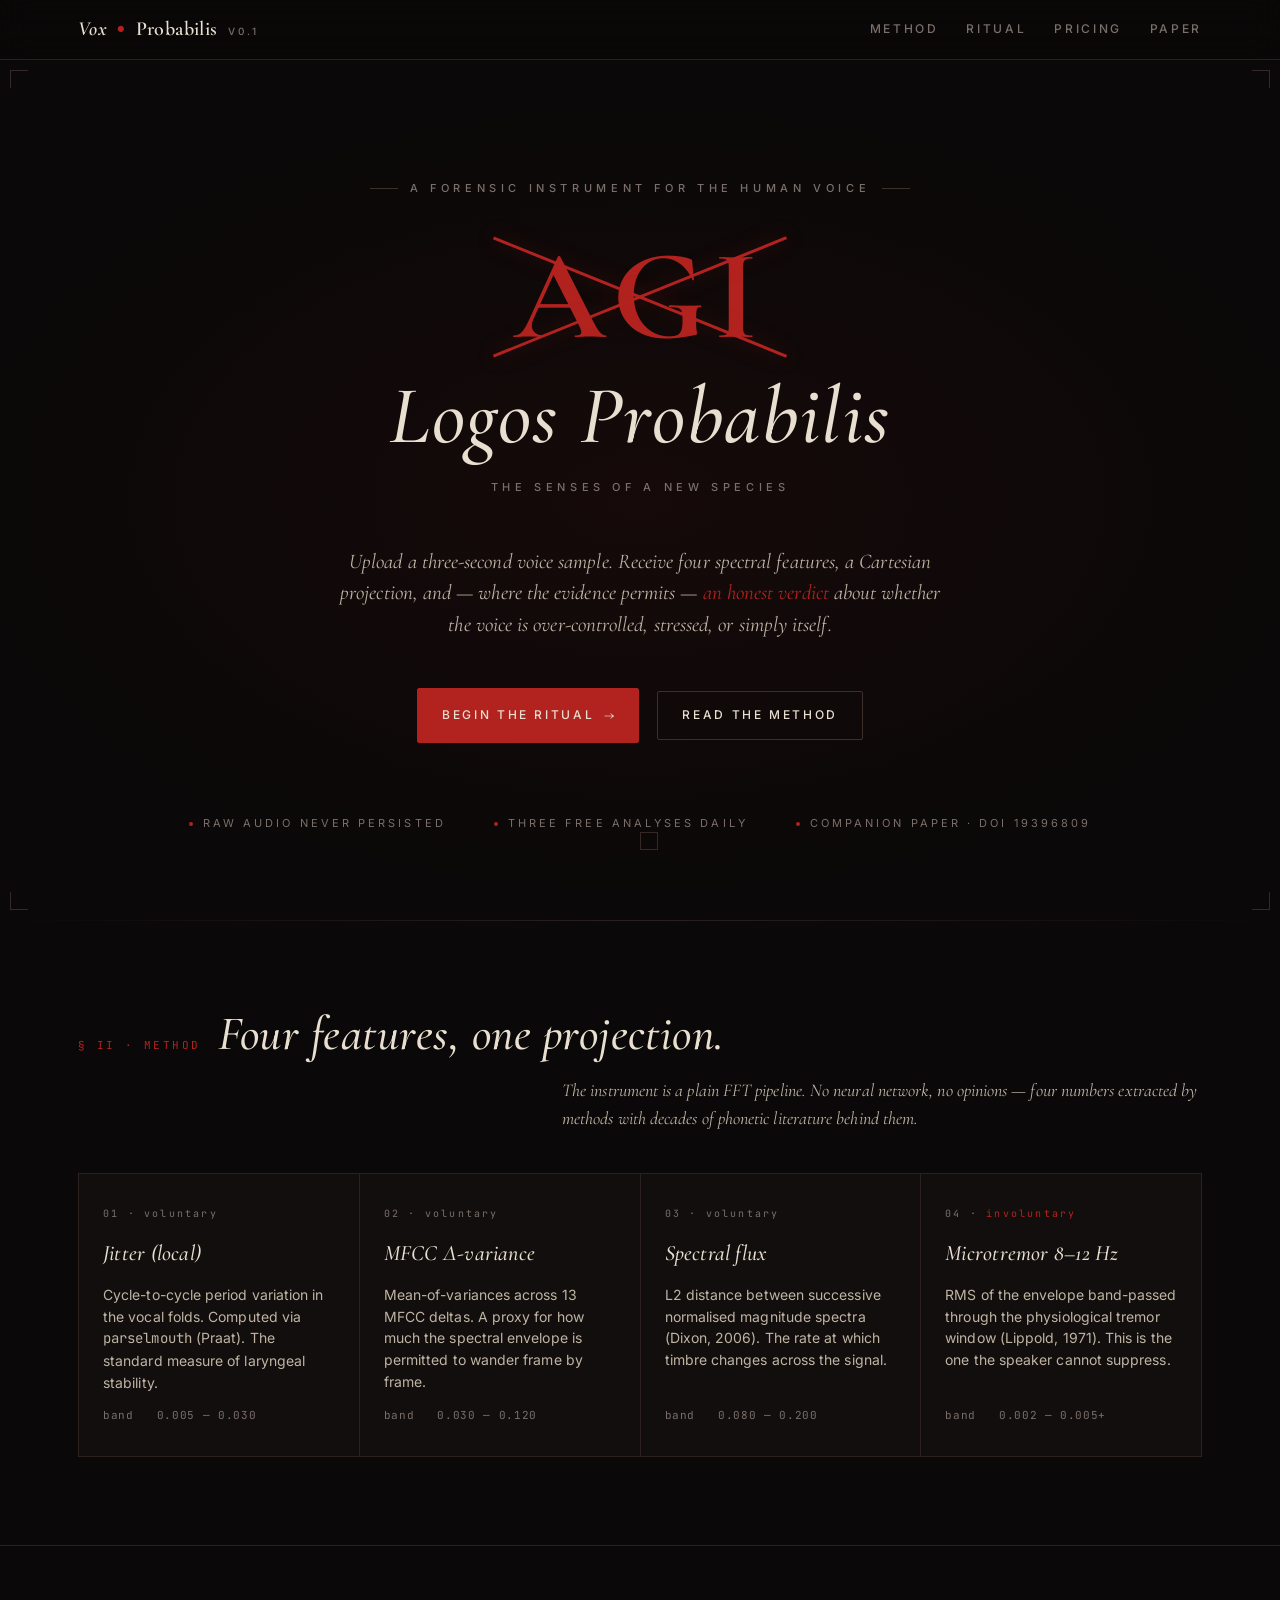
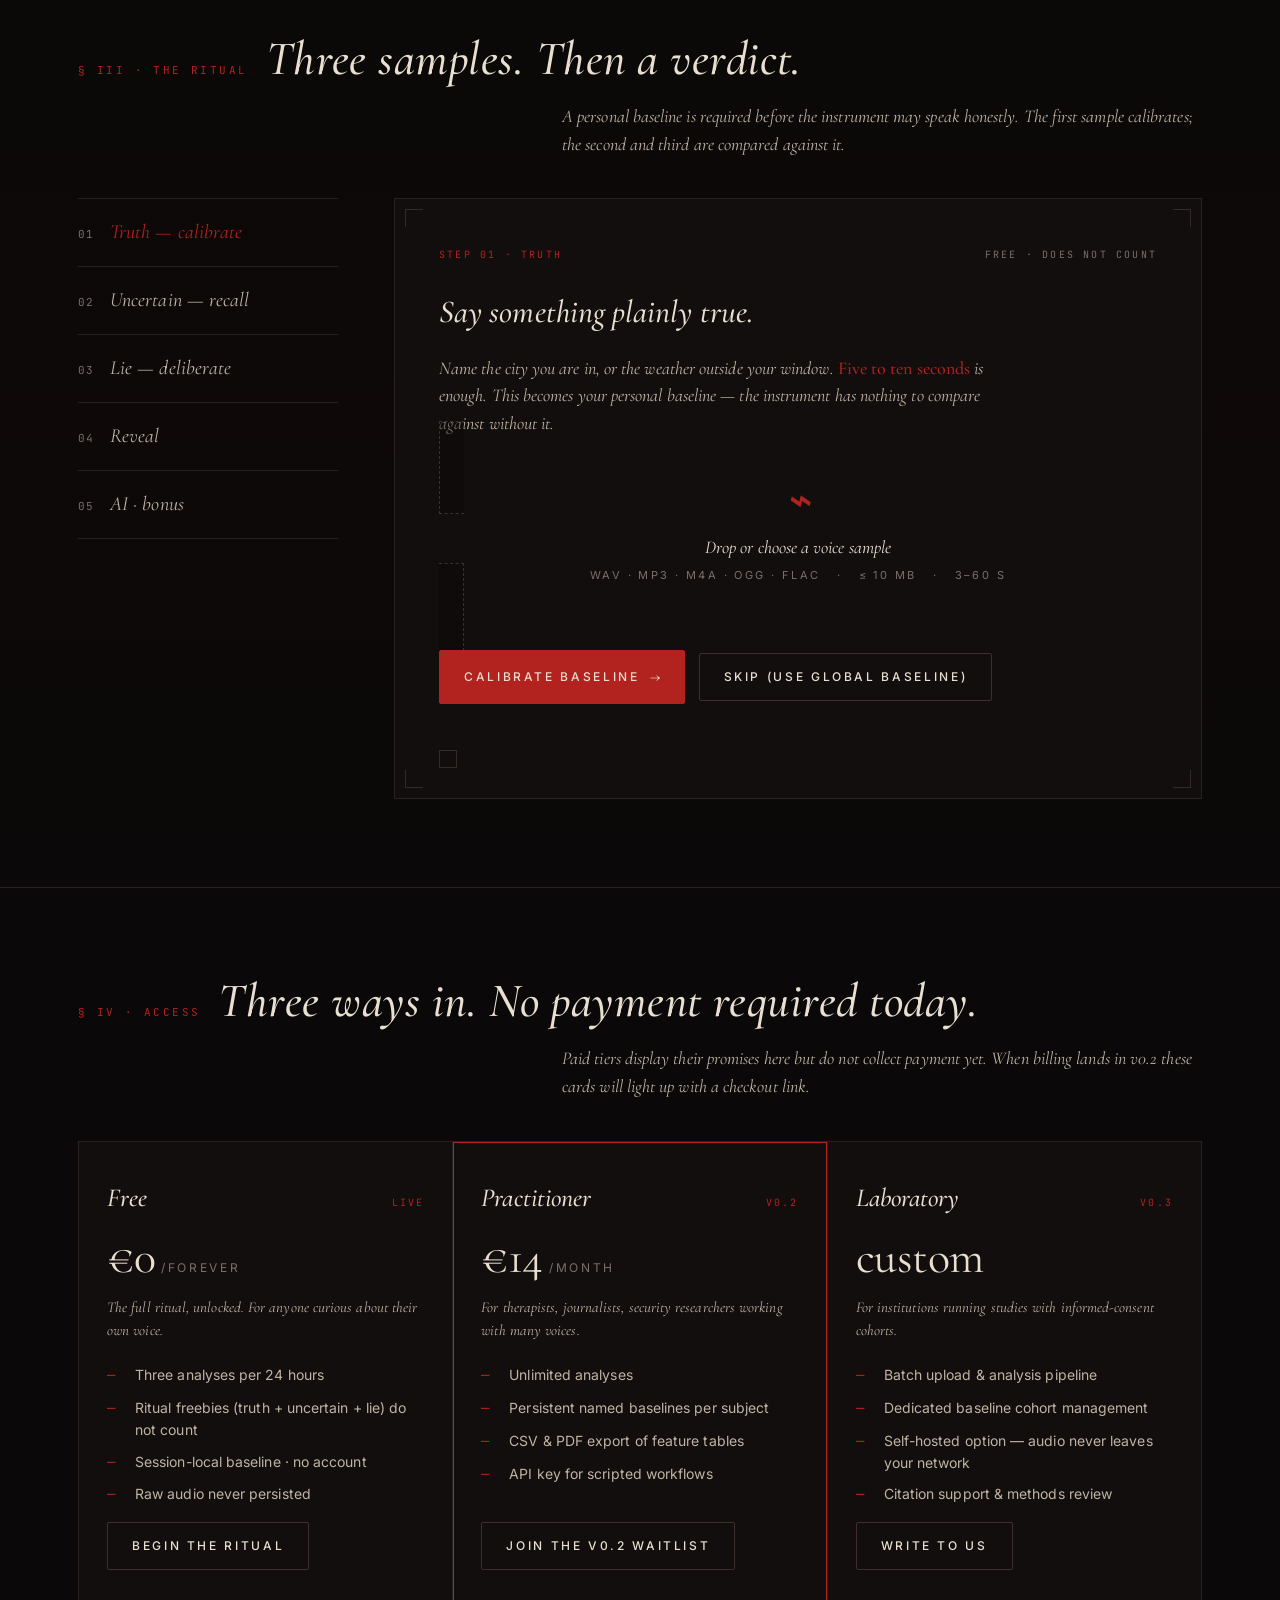
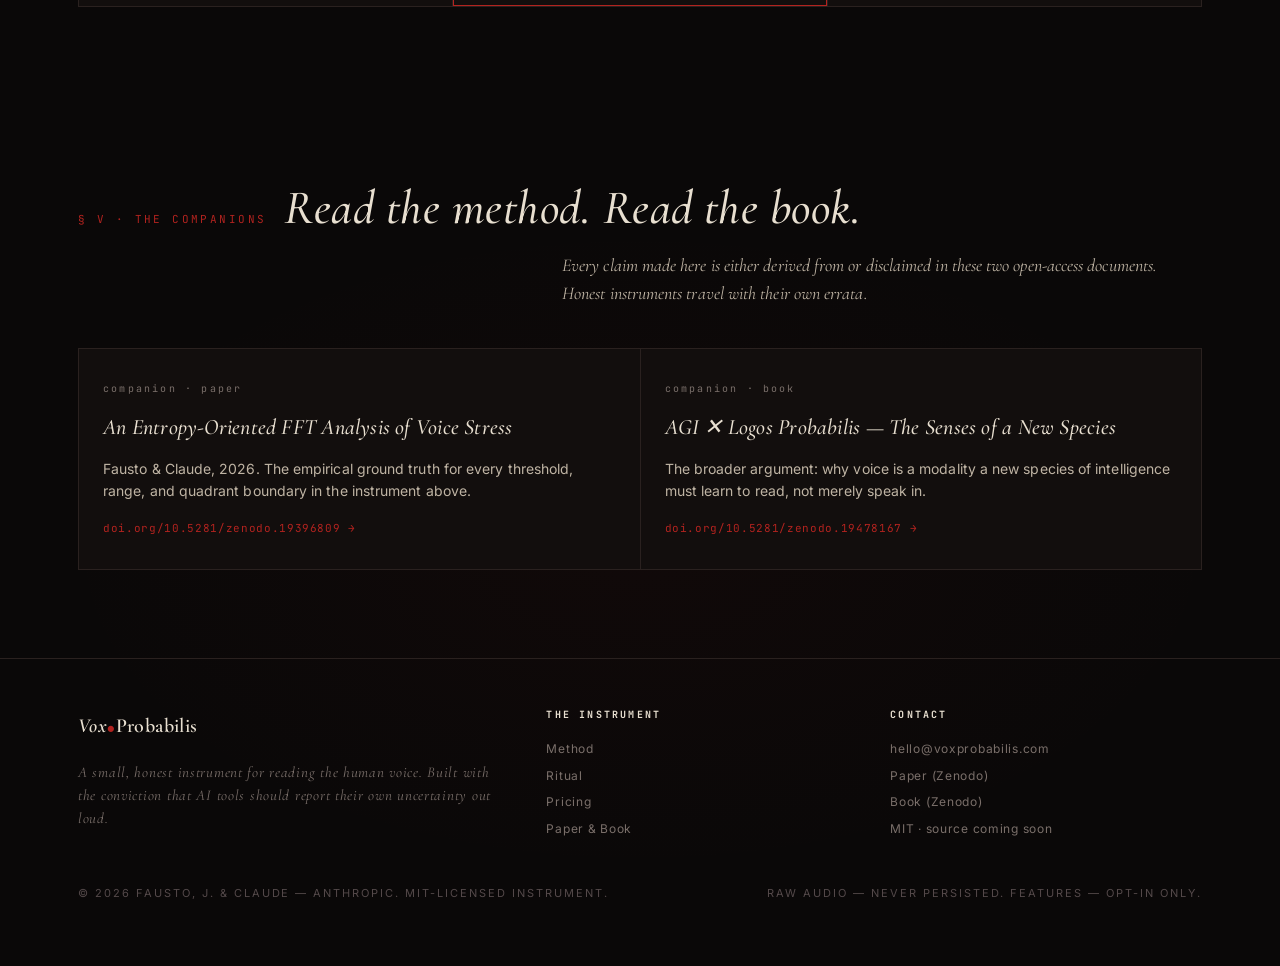
==== landing_page/index.html @ 2ae1f649 "feat(landing): build Vox Probabilis landing page with ritual flow Single-file HTML landing page matc" ====
<!doctype html>
<html lang="en">
<head>
<meta charset="utf-8" />
<meta name="viewport" content="width=device-width, initial-scale=1, viewport-fit=cover" />
<title>Vox Probabilis — A voice-stress forensic instrument</title>
<meta name="description" content="An entropy-oriented FFT analysis of the human voice. Upload a sample, receive four spectral features, a Cartesian projection, and an honest confidence verdict." />
<meta name="theme-color" content="#0A0808" />

<link rel="preconnect" href="https://fonts.googleapis.com" />
<link rel="preconnect" href="https://fonts.gstatic.com" crossorigin />
<link href="https://fonts.googleapis.com/css2?family=Cormorant+Garamond:ital,wght@0,400;0,500;0,600;0,700;1,400;1,500&family=Inter:wght@300;400;500;600&family=JetBrains+Mono:wght@300;400;500&display=swap" rel="stylesheet" />

<style>
  /* ------------------------------------------------------------
     PALETTE — extracted from the AGI ✕ LOGOS PROBABILIS cover.
     ------------------------------------------------------------ */
  :root {
    --ink:        #0A0808;   /* near-black, warm */
    --ink-2:      #120E0D;   /* card surface */
    --ink-3:      #1B1413;   /* raised surface */
    --line:       #2A211F;   /* hairline borders */
    --line-2:     #3C2F2C;   /* hover / active borders */

    --bone:       #E8DFD0;   /* primary serif text */
    --bone-dim:   #BFB4A4;
    --muted:      #7A6F6A;   /* subtitle / meta */
    --muted-2:    #54494A;   /* footnote */

    --crimson:    #B2231F;   /* cover red, primary accent */
    --crimson-2:  #7A1613;   /* deeper shadow */
    --crimson-3:  rgba(178, 35, 31, 0.18);

    --good:       #7A8F5A;   /* olive — natural / calm */
    --warn:       #C18A3B;   /* amber — medium confidence */
    --bad:        #B2231F;   /* crimson — the deception signature */

    --serif:      'Cormorant Garamond', 'EB Garamond', Georgia, serif;
    --sans:       'Inter', system-ui, -apple-system, Segoe UI, Helvetica, Arial, sans-serif;
    --mono:       'JetBrains Mono', ui-monospace, Menlo, Consolas, monospace;

    --radius:     2px;
    --max:        1180px;
  }

  /* ------------------------------------------------------------ base */
  *, *::before, *::after { box-sizing: border-box; }
  html { -webkit-text-size-adjust: 100%; }
  html, body { margin: 0; padding: 0; }
  body {
    background:
      radial-gradient(1200px 700px at 50% 12%, rgba(178, 35, 31, 0.07), transparent 60%),
      radial-gradient(900px 500px at 50% 90%, rgba(178, 35, 31, 0.04), transparent 65%),
      var(--ink);
    color: var(--bone);
    font-family: var(--sans);
    font-size: 15px;
    line-height: 1.55;
    font-weight: 400;
    letter-spacing: 0.005em;
    min-height: 100vh;
    overflow-x: hidden;
  }
  img, svg { display: block; max-width: 100%; }
  a { color: inherit; text-decoration: none; }
  a:hover { color: var(--bone); }
  button { font: inherit; color: inherit; background: none; border: 0; cursor: pointer; }
  ::selection { background: var(--crimson); color: var(--bone); }

  /* ------------------------------------------------------------ layout */
  .wrap { max-width: var(--max); margin: 0 auto; padding: 0 28px; }
  .rule {
    height: 1px;
    background: linear-gradient(to right, transparent, var(--line), transparent);
    margin: 0;
    border: 0;
  }

  /* Corner tick brackets — echoes the book cover frame */
  .framed { position: relative; }
  .framed::before,
  .framed::after,
  .framed > .fr-tr,
  .framed > .fr-bl,
  .framed > .fr-br {
    content: '';
    position: absolute;
    width: 18px;
    height: 18px;
    border: 1px solid var(--line-2);
    pointer-events: none;
    opacity: 0.85;
  }
  .framed::before { top: 10px; left: 10px;    border-right: 0; border-bottom: 0; }
  .framed > .fr-tr { top: 10px; right: 10px;  border-left: 0;  border-bottom: 0; }
  .framed > .fr-bl { bottom: 10px; left: 10px; border-right: 0; border-top: 0; }
  .framed > .fr-br { bottom: 10px; right: 10px; border-left: 0; border-top: 0; }

  /* ------------------------------------------------------------ nav */
  .nav {
    position: sticky; top: 0; z-index: 10;
    backdrop-filter: blur(16px);
    -webkit-backdrop-filter: blur(16px);
    background: rgba(10, 8, 8, 0.72);
    border-bottom: 1px solid var(--line);
  }
  .nav-inner {
    display: flex; align-items: center; justify-content: space-between;
    padding: 14px 28px; max-width: var(--max); margin: 0 auto;
  }
  .brand {
    display: inline-flex; align-items: baseline; gap: 10px;
    font-family: var(--serif); font-weight: 600;
    font-size: 20px; letter-spacing: 0.02em;
    color: var(--bone);
  }
  .brand .brand-vox { font-style: italic; }
  .brand .brand-dot { color: var(--crimson); font-size: 10px; transform: translateY(-3px); }
  .brand .brand-tag {
    font-family: var(--sans);
    font-size: 10px; letter-spacing: 0.32em; text-transform: uppercase;
    color: var(--muted); font-weight: 500;
  }
  .nav-links {
    display: flex; gap: 28px;
    font-size: 12px; letter-spacing: 0.22em; text-transform: uppercase;
    color: var(--muted); font-weight: 500;
  }
  .nav-links a:hover { color: var(--bone); }
  @media (max-width: 720px) { .nav-links { display: none; } }

  /* ------------------------------------------------------------ hero */
  .hero {
    position: relative;
    padding: 120px 0 88px;
    text-align: center;
    overflow: hidden;
  }
  .hero-eyebrow {
    font-size: 11px; letter-spacing: 0.42em; text-transform: uppercase;
    color: var(--muted); font-weight: 500;
    display: flex; justify-content: center; align-items: center; gap: 12px;
    margin-bottom: 36px;
  }
  .hero-eyebrow::before, .hero-eyebrow::after {
    content: ''; width: 28px; height: 1px; background: var(--line-2);
  }

  /* The crossed-out "AGI" — lifted directly from the cover */
  .lockup {
    display: inline-flex; flex-direction: column; align-items: center;
    gap: 14px; margin-bottom: 22px;
  }
  .lockup-cross {
    position: relative;
    font-family: var(--serif); font-weight: 700;
    font-size: clamp(64px, 12vw, 128px);
    letter-spacing: 0.06em;
    color: var(--crimson);
    line-height: 1;
    padding: 0 0.12em;
  }
  .lockup-cross::before, .lockup-cross::after {
    content: '';
    position: absolute;
    top: 50%; left: -6%;
    width: 112%; height: 3px;
    background: var(--crimson);
    transform-origin: center;
    box-shadow: 0 0 20px rgba(178, 35, 31, 0.35);
  }
  .lockup-cross::before { transform: translateY(-50%) rotate(22deg); }
  .lockup-cross::after  { transform: translateY(-50%) rotate(-22deg); }

  .lockup-title {
    font-family: var(--serif); font-style: italic; font-weight: 500;
    font-size: clamp(42px, 7vw, 82px);
    letter-spacing: 0.02em;
    color: var(--bone);
    line-height: 1.02;
  }
  .lockup-subtitle {
    font-family: var(--sans); font-weight: 500;
    font-size: 11px; letter-spacing: 0.42em; text-transform: uppercase;
    color: var(--muted);
    margin-top: 6px;
  }

  .hero-lede {
    max-width: 620px; margin: 28px auto 0;
    font-family: var(--serif); font-size: 21px; line-height: 1.5;
    color: var(--bone-dim); font-weight: 400;
    font-style: italic;
  }
  .hero-lede em { color: var(--crimson); font-style: italic; }

  .hero-cta {
    margin-top: 48px;
    display: inline-flex; align-items: center; gap: 18px;
    flex-wrap: wrap; justify-content: center;
  }
  .btn {
    display: inline-flex; align-items: center; gap: 10px;
    padding: 14px 24px;
    font-family: var(--sans); font-weight: 500;
    font-size: 12px; letter-spacing: 0.22em; text-transform: uppercase;
    border: 1px solid var(--line-2);
    background: var(--ink-2);
    color: var(--bone);
    transition: border-color 160ms ease, background 160ms ease, transform 160ms ease;
    border-radius: var(--radius);
  }
  .btn:hover { border-color: var(--crimson); background: var(--ink-3); }
  .btn:active { transform: translateY(1px); }
  .btn-primary {
    background: var(--crimson); border-color: var(--crimson); color: var(--bone);
  }
  .btn-primary:hover { background: var(--crimson-2); border-color: var(--crimson-2); }
  .btn-ghost { background: transparent; }
  .btn-arrow { font-family: var(--serif); font-size: 16px; letter-spacing: 0; }

  .hero-meta {
    margin-top: 72px;
    display: flex; gap: 48px; justify-content: center; flex-wrap: wrap;
    font-size: 11px; letter-spacing: 0.28em; text-transform: uppercase;
    color: var(--muted);
  }
  .hero-meta span { display: inline-flex; align-items: center; gap: 10px; }
  .hero-meta span::before {
    content: ''; width: 4px; height: 4px; background: var(--crimson); border-radius: 50%;
  }

  /* ------------------------------------------------------------ sections */
  section { padding: 88px 0; position: relative; }
  .section-head {
    display: flex; align-items: baseline; gap: 18px;
    margin-bottom: 40px; flex-wrap: wrap;
  }
  .section-kicker {
    font-family: var(--mono); font-size: 11px; letter-spacing: 0.22em;
    color: var(--crimson); text-transform: uppercase; font-weight: 400;
  }
  .section-title {
    font-family: var(--serif); font-weight: 500; font-style: italic;
    font-size: clamp(32px, 4.5vw, 48px);
    letter-spacing: 0.01em; line-height: 1.05;
    color: var(--bone);
    margin: 0;
  }
  .section-lede {
    max-width: 640px;
    font-family: var(--serif); font-size: 18px; line-height: 1.55;
    color: var(--bone-dim); font-style: italic;
    margin: 0 0 0 auto;
  }
  @media (max-width: 820px) { .section-lede { margin: 8px 0 0; } }

  /* ------------------------------------------------------------ method / features */
  .feature-grid {
    display: grid; grid-template-columns: repeat(4, 1fr); gap: 1px;
    background: var(--line);
    border: 1px solid var(--line);
  }
  .feature-cell {
    background: var(--ink-2);
    padding: 32px 24px;
    min-height: 220px;
    display: flex; flex-direction: column; gap: 14px;
  }
  .feature-cell .idx {
    font-family: var(--mono); font-size: 10px; letter-spacing: 0.22em;
    color: var(--muted);
  }
  .feature-cell h3 {
    font-family: var(--serif); font-weight: 500; font-style: italic;
    font-size: 22px; color: var(--bone); margin: 0;
    letter-spacing: 0.01em;
  }
  .feature-cell p {
    margin: 0; color: var(--bone-dim); font-size: 14px; line-height: 1.55;
  }
  .feature-cell .band {
    margin-top: auto;
    font-family: var(--mono); font-size: 11px; letter-spacing: 0.06em;
    color: var(--muted);
  }
  @media (max-width: 900px) { .feature-grid { grid-template-columns: repeat(2, 1fr); } }
  @media (max-width: 520px) { .feature-grid { grid-template-columns: 1fr; } }

  /* ------------------------------------------------------------ the ritual */
  .ritual {
    background:
      linear-gradient(to bottom, transparent, rgba(178, 35, 31, 0.025), transparent),
      var(--ink);
    border-top: 1px solid var(--line);
    border-bottom: 1px solid var(--line);
  }
  .ritual-grid {
    display: grid; grid-template-columns: 260px 1fr; gap: 56px;
  }
  @media (max-width: 900px) { .ritual-grid { grid-template-columns: 1fr; gap: 32px; } }

  .ritual-rail { position: sticky; top: 88px; align-self: start; }
  .rail-step {
    display: grid; grid-template-columns: 32px 1fr; align-items: baseline;
    padding: 18px 0;
    border-top: 1px solid var(--line);
    cursor: pointer;
    transition: color 160ms ease;
  }
  .rail-step:last-child { border-bottom: 1px solid var(--line); }
  .rail-step .n {
    font-family: var(--mono); font-size: 11px; letter-spacing: 0.1em;
    color: var(--muted);
  }
  .rail-step .t {
    font-family: var(--serif); font-style: italic; font-size: 20px;
    color: var(--bone-dim);
  }
  .rail-step.is-active .t { color: var(--crimson); }
  .rail-step.is-done .n { color: var(--crimson); }
  .rail-step.is-done .n::before { content: '✓ '; color: var(--crimson); }

  .ritual-stage {
    position: relative;
    background: var(--ink-2);
    border: 1px solid var(--line);
    min-height: 520px;
    padding: 48px 44px;
  }
  @media (max-width: 640px) { .ritual-stage { padding: 32px 24px; } }

  .stage { display: none; }
  .stage.is-active { display: block; }

  .stage-head {
    display: flex; align-items: baseline; justify-content: space-between;
    gap: 16px; flex-wrap: wrap; margin-bottom: 24px;
  }
  .stage-kicker {
    font-family: var(--mono); font-size: 10px; letter-spacing: 0.22em;
    color: var(--crimson); text-transform: uppercase;
  }
  .stage-title {
    font-family: var(--serif); font-weight: 500; font-style: italic;
    font-size: 32px; margin: 0; color: var(--bone);
  }
  .stage-prompt {
    font-family: var(--serif); font-size: 18px; line-height: 1.55;
    color: var(--bone-dim); font-style: italic;
    max-width: 560px;
  }
  .stage-prompt strong { color: var(--crimson); font-style: normal; font-weight: 500; }

  /* Upload dropzone */
  .drop {
    margin-top: 28px;
    border: 1px dashed var(--line-2);
    padding: 36px 24px;
    text-align: center;
    transition: border-color 160ms ease, background 160ms ease;
    cursor: pointer;
    background: rgba(10, 8, 8, 0.4);
  }
  .drop:hover, .drop.is-drag { border-color: var(--crimson); background: rgba(178, 35, 31, 0.04); }
  .drop-icon {
    font-family: var(--serif); font-style: italic; font-size: 42px;
    color: var(--crimson); line-height: 1;
  }
  .drop-text {
    margin-top: 12px;
    font-family: var(--serif); font-size: 18px; font-style: italic; color: var(--bone);
  }
  .drop-hint {
    margin-top: 6px;
    font-size: 11px; letter-spacing: 0.22em; text-transform: uppercase; color: var(--muted);
  }
  .drop input[type="file"] { display: none; }
  .drop-file {
    margin-top: 14px;
    font-family: var(--mono); font-size: 12px; color: var(--bone-dim);
  }

  .stage-actions {
    margin-top: 28px;
    display: flex; align-items: center; gap: 14px; flex-wrap: wrap;
  }

  .stage-status {
    margin-top: 24px;
    min-height: 22px;
    font-family: var(--mono); font-size: 12px; letter-spacing: 0.1em;
    color: var(--muted);
  }
  .stage-status.is-err { color: var(--crimson); }
  .stage-status.is-ok  { color: var(--good); }

  /* Baseline readout */
  .baseline-panel {
    margin-top: 24px;
    padding: 20px 22px;
    border: 1px solid var(--line);
    background: var(--ink-3);
    display: none;
  }
  .baseline-panel.is-open { display: block; }
  .baseline-panel h4 {
    font-family: var(--mono); font-size: 10px; letter-spacing: 0.22em;
    color: var(--crimson); text-transform: uppercase;
    margin: 0 0 12px;
  }
  .baseline-row {
    display: flex; justify-content: space-between; align-items: baseline;
    padding: 6px 0;
    font-family: var(--mono); font-size: 13px;
    border-bottom: 1px dotted var(--line);
  }
  .baseline-row:last-child { border-bottom: 0; }
  .baseline-row .k { color: var(--muted); }
  .baseline-row .v { color: var(--bone); }

  /* ------------------------------------------------------------ reveal */
  .reveal-grid {
    display: grid; grid-template-columns: 1.1fr 1fr; gap: 48px;
    align-items: start;
  }
  @media (max-width: 900px) { .reveal-grid { grid-template-columns: 1fr; gap: 32px; } }

  .quadrant-wrap {
    position: relative;
    padding: 28px;
    background: var(--ink);
    border: 1px solid var(--line);
  }
  .quadrant-head {
    display: flex; justify-content: space-between; align-items: baseline;
    margin-bottom: 16px;
    font-family: var(--mono); font-size: 10px; letter-spacing: 0.22em;
    color: var(--muted); text-transform: uppercase;
  }
  .quadrant-head .q-label { color: var(--crimson); }
  .quadrant-svg { width: 100%; height: auto; display: block; }

  .quadrant-legend {
    margin-top: 16px;
    display: grid; grid-template-columns: 1fr 1fr; gap: 8px 20px;
    font-size: 11px; letter-spacing: 0.14em; text-transform: uppercase;
    color: var(--muted);
  }
  .quadrant-legend .danger { color: var(--crimson); }

  .reveal-side { display: flex; flex-direction: column; gap: 20px; }

  .verdict {
    padding: 24px;
    background: var(--ink-2);
    border: 1px solid var(--line);
    border-left: 2px solid var(--crimson);
    position: relative;
  }
  .verdict .kicker {
    font-family: var(--mono); font-size: 10px; letter-spacing: 0.22em;
    color: var(--crimson); text-transform: uppercase;
  }
  .verdict .name {
    font-family: var(--serif); font-style: italic; font-size: 32px;
    color: var(--bone); margin: 8px 0 8px;
  }
  .verdict .tag {
    font-family: var(--mono); font-size: 11px; letter-spacing: 0.12em;
    color: var(--bone-dim);
  }
  .confidence {
    margin-top: 18px;
    display: flex; align-items: center; gap: 10px;
    font-family: var(--mono); font-size: 11px; letter-spacing: 0.18em;
    text-transform: uppercase;
  }
  .conf-dot { width: 8px; height: 8px; border-radius: 50%; background: var(--muted); }
  .conf-high .conf-dot { background: var(--good); }
  .conf-medium .conf-dot { background: var(--warn); }
  .conf-low .conf-dot { background: var(--crimson); }
  .conf-unreliable .conf-dot { background: var(--muted); }

  .readout {
    padding: 20px 22px;
    background: var(--ink-2);
    border: 1px solid var(--line);
  }
  .readout h4 {
    font-family: var(--mono); font-size: 10px; letter-spacing: 0.22em;
    color: var(--muted); text-transform: uppercase;
    margin: 0 0 14px;
  }
  .readout-row {
    display: grid; grid-template-columns: 1fr auto auto;
    gap: 16px; align-items: baseline;
    padding: 10px 0;
    border-bottom: 1px dotted var(--line);
  }
  .readout-row:last-child { border-bottom: 0; }
  .readout-row .rk { font-family: var(--serif); font-style: italic; color: var(--bone); font-size: 15px; }
  .readout-row .rv { font-family: var(--mono); font-size: 13px; color: var(--bone-dim); font-variant-numeric: tabular-nums; }
  .readout-row .rd { font-family: var(--mono); font-size: 12px; font-variant-numeric: tabular-nums; }
  .rd-up   { color: var(--crimson); }
  .rd-dn   { color: var(--good); }
  .rd-zero { color: var(--muted); }

  .method-note {
    padding: 18px 20px;
    border: 1px solid var(--line);
    background: rgba(178, 35, 31, 0.035);
    font-family: var(--serif); font-style: italic; font-size: 14px; line-height: 1.6;
    color: var(--bone-dim);
  }
  .method-note::before {
    content: '§ methodology';
    display: block;
    font-family: var(--mono); font-style: normal;
    font-size: 10px; letter-spacing: 0.22em; text-transform: uppercase;
    color: var(--crimson); margin-bottom: 8px;
  }

  /* ------------------------------------------------------------ pricing */
  .pricing-grid {
    display: grid; grid-template-columns: repeat(3, 1fr); gap: 1px;
    background: var(--line);
    border: 1px solid var(--line);
  }
  @media (max-width: 900px) { .pricing-grid { grid-template-columns: 1fr; } }

  .tier {
    background: var(--ink-2);
    padding: 36px 28px;
    display: flex; flex-direction: column; gap: 16px;
    min-height: 460px;
  }
  .tier-head {
    display: flex; justify-content: space-between; align-items: baseline;
  }
  .tier-name {
    font-family: var(--serif); font-style: italic; font-weight: 500;
    font-size: 26px; color: var(--bone); margin: 0;
  }
  .tier-badge {
    font-family: var(--mono); font-size: 10px; letter-spacing: 0.22em;
    text-transform: uppercase; color: var(--crimson);
  }
  .tier-price {
    font-family: var(--serif); font-size: 46px; line-height: 1;
    color: var(--bone); letter-spacing: -0.01em;
  }
  .tier-price .per {
    font-family: var(--sans); font-size: 12px; letter-spacing: 0.22em;
    text-transform: uppercase; color: var(--muted); margin-left: 6px;
  }
  .tier-lede {
    font-family: var(--serif); font-style: italic; font-size: 15px;
    color: var(--bone-dim); margin: 0;
  }
  .tier-list {
    list-style: none; padding: 0; margin: 6px 0 0;
    display: flex; flex-direction: column; gap: 10px;
  }
  .tier-list li {
    display: grid; grid-template-columns: 18px 1fr; gap: 10px;
    align-items: baseline;
    font-size: 14px; color: var(--bone-dim);
  }
  .tier-list li::before {
    content: '—'; color: var(--crimson); font-family: var(--mono);
  }
  .tier-cta { margin-top: auto; }
  .tier-highlight { position: relative; }
  .tier-highlight::before {
    content: '';
    position: absolute; inset: 0;
    border: 1px solid var(--crimson);
    pointer-events: none;
  }

  /* ------------------------------------------------------------ footer */
  .foot {
    border-top: 1px solid var(--line);
    padding: 48px 0 64px;
    font-size: 12px; letter-spacing: 0.06em; color: var(--muted);
  }
  .foot-grid {
    display: grid; grid-template-columns: 1.4fr 1fr 1fr; gap: 32px;
  }
  @media (max-width: 720px) { .foot-grid { grid-template-columns: 1fr; } }
  .foot h5 {
    font-family: var(--mono); font-size: 10px; letter-spacing: 0.22em;
    color: var(--bone); text-transform: uppercase;
    margin: 0 0 14px;
  }
  .foot a { display: block; padding: 4px 0; }
  .foot-small {
    margin-top: 40px;
    display: flex; justify-content: space-between; flex-wrap: wrap; gap: 12px;
    font-size: 11px; letter-spacing: 0.18em; text-transform: uppercase;
    color: var(--muted-2);
  }

  /* ------------------------------------------------------------ utilities */
  .mono { font-family: var(--mono); }
  .serif { font-family: var(--serif); }
  .hide { display: none !important; }
</style>
</head>

<body>

<!-- ============================================================ NAV -->
<nav class="nav" aria-label="Primary">
  <div class="nav-inner">
    <a class="brand" href="#top" aria-label="Vox Probabilis home">
      <span class="brand-vox">Vox</span><span class="brand-dot">●</span><span>Probabilis</span>
      <span class="brand-tag">v0.1</span>
    </a>
    <div class="nav-links" role="navigation">
      <a href="#method">Method</a>
      <a href="#ritual">Ritual</a>
      <a href="#pricing">Pricing</a>
      <a href="#paper">Paper</a>
    </div>
  </div>
</nav>

<main id="top">

  <!-- ========================================================== HERO -->
  <header class="hero framed">
    <span class="fr-tr"></span><span class="fr-bl"></span><span class="fr-br"></span>
    <div class="wrap">
      <div class="hero-eyebrow">A Forensic Instrument for the Human Voice</div>

      <div class="lockup">
        <div class="lockup-cross" aria-hidden="true">AGI</div>
        <div class="lockup-title">Logos Probabilis</div>
        <div class="lockup-subtitle">The Senses of a New Species</div>
      </div>

      <p class="hero-lede">
        Upload a three-second voice sample. Receive four spectral features, a
        Cartesian projection, and — where the evidence permits — <em>an honest verdict</em>
        about whether the voice is over-controlled, stressed, or simply itself.
      </p>

      <div class="hero-cta">
        <a class="btn btn-primary" href="#ritual">
          <span>Begin the Ritual</span><span class="btn-arrow">→</span>
        </a>
        <a class="btn btn-ghost" href="#method">Read the Method</a>
      </div>

      <div class="hero-meta">
        <span>Raw audio never persisted</span>
        <span>Three free analyses daily</span>
        <span>Companion paper · DOI 19396809</span>
      </div>
    </div>
  </header>

  <hr class="rule" />

  <!-- ========================================================== METHOD -->
  <section id="method">
    <div class="wrap">
      <div class="section-head">
        <span class="section-kicker">§ ii · method</span>
        <h2 class="section-title">Four features, one projection.</h2>
        <p class="section-lede">
          The instrument is a plain FFT pipeline. No neural network, no opinions &mdash;
          four numbers extracted by methods with decades of phonetic literature behind them.
        </p>
      </div>

      <div class="feature-grid">
        <article class="feature-cell">
          <span class="idx">01 · voluntary</span>
          <h3>Jitter <em>(local)</em></h3>
          <p>
            Cycle-to-cycle period variation in the vocal folds. Computed via
            <span class="mono">parselmouth</span> (Praat). The standard measure of
            laryngeal stability.
          </p>
          <div class="band">band &nbsp; 0.005 &mdash; 0.030</div>
        </article>

        <article class="feature-cell">
          <span class="idx">02 · voluntary</span>
          <h3>MFCC &Delta;-variance</h3>
          <p>
            Mean-of-variances across 13 MFCC deltas. A proxy for how much the
            spectral envelope is permitted to wander frame by frame.
          </p>
          <div class="band">band &nbsp; 0.030 &mdash; 0.120</div>
        </article>

        <article class="feature-cell">
          <span class="idx">03 · voluntary</span>
          <h3>Spectral flux</h3>
          <p>
            L2 distance between successive normalised magnitude spectra (Dixon, 2006).
            The rate at which timbre changes across the signal.
          </p>
          <div class="band">band &nbsp; 0.080 &mdash; 0.200</div>
        </article>

        <article class="feature-cell">
          <span class="idx">04 · <span style="color:var(--crimson)">involuntary</span></span>
          <h3>Micro&shy;tremor <em>8&ndash;12 Hz</em></h3>
          <p>
            RMS of the envelope band-passed through the physiological tremor window
            (Lippold, 1971). This is the one the speaker cannot suppress.
          </p>
          <div class="band">band &nbsp; 0.002 &mdash; 0.005+</div>
        </article>
      </div>
    </div>
  </section>

  <!-- ========================================================== RITUAL -->
  <section id="ritual" class="ritual">
    <div class="wrap">
      <div class="section-head">
        <span class="section-kicker">§ iii · the ritual</span>
        <h2 class="section-title">Three samples. Then a verdict.</h2>
        <p class="section-lede">
          A personal baseline is required before the instrument may speak honestly.
          The first sample calibrates; the second and third are compared against it.
        </p>
      </div>

      <div class="ritual-grid">

        <!-- Rail -->
        <aside class="ritual-rail" aria-label="Ritual steps">
          <div class="rail-step is-active" data-step="1">
            <span class="n">01</span><span class="t">Truth — calibrate</span>
          </div>
          <div class="rail-step" data-step="2">
            <span class="n">02</span><span class="t">Uncertain — recall</span>
          </div>
          <div class="rail-step" data-step="3">
            <span class="n">03</span><span class="t">Lie — deliberate</span>
          </div>
          <div class="rail-step" data-step="4">
            <span class="n">04</span><span class="t">Reveal</span>
          </div>
          <div class="rail-step" data-step="5">
            <span class="n">05</span><span class="t">AI · bonus</span>
          </div>
        </aside>

        <!-- Stage -->
        <div class="ritual-stage framed">
          <span class="fr-tr"></span><span class="fr-bl"></span><span class="fr-br"></span>

          <!-- STEP 1 · CALIBRATE -->
          <div class="stage is-active" data-stage="1">
            <div class="stage-head">
              <span class="stage-kicker">Step 01 · Truth</span>
              <span class="stage-kicker" style="color:var(--muted)">free · does not count</span>
            </div>
            <h3 class="stage-title">Say something plainly true.</h3>
            <p class="stage-prompt">
              Name the city you are in, or the weather outside your window.
              <strong>Five to ten seconds</strong> is enough. This becomes your
              personal baseline &mdash; the instrument has nothing to compare against without it.
            </p>

            <label class="drop" data-drop="1">
              <input type="file" accept="audio/wav,audio/mpeg,audio/mp4,audio/ogg,audio/flac,audio/x-m4a" />
              <div class="drop-icon">⌁</div>
              <div class="drop-text">Drop or choose a voice sample</div>
              <div class="drop-hint">wav · mp3 · m4a · ogg · flac &nbsp; · &nbsp; ≤ 10 mb &nbsp; · &nbsp; 3–60 s</div>
              <div class="drop-file" data-filename></div>
            </label>

            <div class="stage-actions">
              <button class="btn btn-primary" data-action="calibrate">
                <span>Calibrate baseline</span><span class="btn-arrow">→</span>
              </button>
              <button class="btn btn-ghost" data-action="skip-calibrate">Skip (use global baseline)</button>
            </div>
            <div class="stage-status" data-status="1"></div>

            <div class="baseline-panel" data-baseline-panel>
              <h4>Your baseline</h4>
              <div class="baseline-row"><span class="k">jitter · local</span><span class="v" data-bl="jitter_local">—</span></div>
              <div class="baseline-row"><span class="k">mfcc Δ-variance</span><span class="v" data-bl="mfcc_delta_var_mean">—</span></div>
              <div class="baseline-row"><span class="k">spectral flux</span><span class="v" data-bl="spectral_flux_mean">—</span></div>
              <div class="baseline-row"><span class="k">microtremor</span><span class="v" data-bl="microtremor_envelope">—</span></div>
              <div class="baseline-row"><span class="k">voiced frame ratio</span><span class="v" data-bl="voiced_frame_ratio">—</span></div>
            </div>
          </div>

          <!-- STEP 2 · UNCERTAIN -->
          <div class="stage" data-stage="2">
            <div class="stage-head">
              <span class="stage-kicker">Step 02 · Uncertain</span>
              <span class="stage-kicker" style="color:var(--muted)">one freebie · today</span>
            </div>
            <h3 class="stage-title">Say something you are unsure of.</h3>
            <p class="stage-prompt">
              A memory you cannot quite retrieve, a name you half-recall, a fact you
              believe but would not bet on. <strong>Natural hesitation</strong> is expected
              here &mdash; the instrument is not scoring you, only watching.
            </p>

            <label class="drop" data-drop="2">
              <input type="file" accept="audio/wav,audio/mpeg,audio/mp4,audio/ogg,audio/flac,audio/x-m4a" />
              <div class="drop-icon">⌁</div>
              <div class="drop-text">Drop or choose a voice sample</div>
              <div class="drop-hint">wav · mp3 · m4a · ogg · flac</div>
              <div class="drop-file" data-filename></div>
            </label>

            <div class="stage-actions">
              <button class="btn btn-primary" data-action="analyze" data-ritual="uncertain">
                <span>Analyse (uncertain)</span><span class="btn-arrow">→</span>
              </button>
              <button class="btn btn-ghost" data-action="prev">Back</button>
            </div>
            <div class="stage-status" data-status="2"></div>
          </div>

          <!-- STEP 3 · LIE -->
          <div class="stage" data-stage="3">
            <div class="stage-head">
              <span class="stage-kicker">Step 03 · Lie</span>
              <span class="stage-kicker" style="color:var(--muted)">one freebie · today</span>
            </div>
            <h3 class="stage-title">Now say something you know to be false.</h3>
            <p class="stage-prompt">
              A <strong>deliberate fabrication</strong>, plainly stated. The purpose is
              not to catch you &mdash; it is to observe the voluntary suppression and
              involuntary tremor that accompany the act. You already know whether you lied.
              The instrument is simply reading it off the spectrum.
            </p>

            <label class="drop" data-drop="3">
              <input type="file" accept="audio/wav,audio/mpeg,audio/mp4,audio/ogg,audio/flac,audio/x-m4a" />
              <div class="drop-icon">⌁</div>
              <div class="drop-text">Drop or choose a voice sample</div>
              <div class="drop-hint">wav · mp3 · m4a · ogg · flac</div>
              <div class="drop-file" data-filename></div>
            </label>

            <div class="stage-actions">
              <button class="btn btn-primary" data-action="analyze" data-ritual="lie">
                <span>Reveal the signature</span><span class="btn-arrow">→</span>
              </button>
              <button class="btn btn-ghost" data-action="prev">Back</button>
            </div>
            <div class="stage-status" data-status="3"></div>
          </div>

          <!-- STEP 4 · REVEAL -->
          <div class="stage" data-stage="4">
            <div class="stage-head">
              <span class="stage-kicker">Step 04 · Reveal</span>
              <span class="stage-kicker" data-quota style="color:var(--muted)"></span>
            </div>

            <div class="reveal-grid">

              <!-- Plot -->
              <div class="quadrant-wrap">
                <div class="quadrant-head">
                  <span>Cartesian projection</span>
                  <span class="q-label" data-q-label>—</span>
                </div>
                <svg class="quadrant-svg" viewBox="0 0 400 400" role="img" aria-label="Quadrant projection">
                  <!-- quadrant fills -->
                  <rect x="0"   y="0"   width="200" height="200" fill="rgba(178,35,31,0.09)" />
                  <rect x="200" y="0"   width="200" height="200" fill="rgba(193,138,59,0.05)" />
                  <rect x="0"   y="200" width="200" height="200" fill="rgba(122,143,90,0.04)" />
                  <rect x="200" y="200" width="200" height="200" fill="rgba(122,143,90,0.07)" />

                  <!-- axes -->
                  <line x1="200" y1="10"  x2="200" y2="390" stroke="#3C2F2C" stroke-width="1" />
                  <line x1="10"  y1="200" x2="390" y2="200" stroke="#3C2F2C" stroke-width="1" />

                  <!-- grid -->
                  <g stroke="#2A211F" stroke-width="0.5" stroke-dasharray="2 4">
                    <line x1="100" y1="10" x2="100" y2="390" /><line x1="300" y1="10" x2="300" y2="390" />
                    <line x1="10" y1="100" x2="390" y2="100" /><line x1="10" y1="300" x2="390" y2="300" />
                  </g>

                  <!-- axis labels -->
                  <g font-family="JetBrains Mono" font-size="9" fill="#7A6F6A" letter-spacing="1">
                    <text x="200" y="402" text-anchor="middle">NATURALNESS →</text>
                    <text x="6" y="200" transform="rotate(-90 6 200)" text-anchor="middle">INVOLUNTARY STRESS →</text>
                  </g>

                  <!-- quadrant corner labels -->
                  <g font-family="Cormorant Garamond" font-style="italic" font-size="13">
                    <text x="14"  y="24"  fill="#B2231F">over-controlled · tense</text>
                    <text x="386" y="24"  fill="#C18A3B" text-anchor="end">natural · stressed</text>
                    <text x="14"  y="392" fill="#7A8F5A">over-controlled · calm</text>
                    <text x="386" y="392" fill="#7A8F5A" text-anchor="end">natural · calm</text>
                  </g>

                  <!-- points placeholder (populated by JS) -->
                  <g data-points></g>
                </svg>
                <div class="quadrant-legend">
                  <span class="danger">● over-controlled · tense &nbsp; = &nbsp; deception signature</span>
                  <span>● natural &nbsp; = &nbsp; unsuppressed voluntary variation</span>
                </div>
              </div>

              <!-- Side panel -->
              <div class="reveal-side">
                <div class="verdict">
                  <span class="kicker" data-verdict-kicker>quadrant</span>
                  <div class="name" data-verdict-name>—</div>
                  <div class="tag" data-verdict-tag>awaiting sample</div>
                  <div class="confidence" data-confidence>
                    <span class="conf-dot"></span><span data-confidence-label>confidence · —</span>
                  </div>
                </div>

                <div class="readout">
                  <h4>features &amp; deltas</h4>
                  <div class="readout-row">
                    <span class="rk">jitter &mdash; local</span>
                    <span class="rv" data-f="jitter_local">—</span>
                    <span class="rd" data-d="jitter_local_pct">—</span>
                  </div>
                  <div class="readout-row">
                    <span class="rk">mfcc Δ-variance</span>
                    <span class="rv" data-f="mfcc_delta_var_mean">—</span>
                    <span class="rd" data-d="mfcc_delta_var_pct">—</span>
                  </div>
                  <div class="readout-row">
                    <span class="rk">spectral flux</span>
                    <span class="rv" data-f="spectral_flux_mean">—</span>
                    <span class="rd" data-d="spectral_flux_pct">—</span>
                  </div>
                  <div class="readout-row">
                    <span class="rk">microtremor</span>
                    <span class="rv" data-f="microtremor_envelope">—</span>
                    <span class="rd" data-d="microtremor_envelope_pct">—</span>
                  </div>
                </div>

                <div class="method-note" data-method-note>
                  Features are computed per the methods described in
                  DOI&nbsp;10.5281/zenodo.19396809. The deception signature was validated
                  on <em>n = 3</em> recordings from a single speaker. Generalisation to
                  your voice is hypothesised but not proven.
                </div>
              </div>
            </div>

            <div class="stage-actions" style="margin-top: 32px;">
              <button class="btn btn-primary" data-action="goto" data-target="5">
                <span>Ask the AI (bonus)</span><span class="btn-arrow">→</span>
              </button>
              <button class="btn btn-ghost" data-action="restart">Start over</button>
            </div>
          </div>

          <!-- STEP 5 · AI BONUS -->
          <div class="stage" data-stage="5">
            <div class="stage-head">
              <span class="stage-kicker">Step 05 · AI Bonus</span>
              <span class="stage-kicker" style="color:var(--muted)">counts against quota</span>
            </div>
            <h3 class="stage-title">Now let a machine speak the same words.</h3>
            <p class="stage-prompt">
              Generate the same sentence with any text-to-speech model you prefer
              &mdash; upload it here. The instrument will measure whether synthetic
              speech lands closer to <strong>over-controlled</strong> than human truth,
              or whether modern models have learnt to tremble convincingly.
            </p>

            <label class="drop" data-drop="5">
              <input type="file" accept="audio/wav,audio/mpeg,audio/mp4,audio/ogg,audio/flac,audio/x-m4a" />
              <div class="drop-icon">⌁</div>
              <div class="drop-text">Upload the AI-generated voice</div>
              <div class="drop-hint">wav · mp3 · m4a · ogg · flac</div>
              <div class="drop-file" data-filename></div>
            </label>

            <div class="stage-actions">
              <button class="btn btn-primary" data-action="analyze" data-ritual="ai_bonus">
                <span>Analyse synthetic voice</span><span class="btn-arrow">→</span>
              </button>
              <button class="btn btn-ghost" data-action="goto" data-target="4">Back to reveal</button>
            </div>
            <div class="stage-status" data-status="5"></div>
          </div>

        </div>
      </div>
    </div>
  </section>

  <!-- ========================================================== PRICING -->
  <section id="pricing">
    <div class="wrap">
      <div class="section-head">
        <span class="section-kicker">§ iv · access</span>
        <h2 class="section-title">Three ways in. No payment required today.</h2>
        <p class="section-lede">
          Paid tiers display their promises here but do not collect payment yet.
          When billing lands in v0.2 these cards will light up with a checkout link.
        </p>
      </div>

      <div class="pricing-grid">

        <article class="tier">
          <div class="tier-head">
            <h3 class="tier-name">Free</h3>
            <span class="tier-badge">live</span>
          </div>
          <div class="tier-price">€0<span class="per">/forever</span></div>
          <p class="tier-lede">The full ritual, unlocked. For anyone curious about their own voice.</p>
          <ul class="tier-list">
            <li>Three analyses per 24 hours</li>
            <li>Ritual freebies (truth + uncertain + lie) do not count</li>
            <li>Session-local baseline · no account</li>
            <li>Raw audio never persisted</li>
          </ul>
          <div class="tier-cta">
            <a class="btn btn-ghost" href="#ritual">Begin the Ritual</a>
          </div>
        </article>

        <article class="tier tier-highlight">
          <div class="tier-head">
            <h3 class="tier-name">Practitioner</h3>
            <span class="tier-badge">v0.2</span>
          </div>
          <div class="tier-price">€14<span class="per">/month</span></div>
          <p class="tier-lede">For therapists, journalists, security researchers working with many voices.</p>
          <ul class="tier-list">
            <li>Unlimited analyses</li>
            <li>Persistent named baselines per subject</li>
            <li>CSV &amp; PDF export of feature tables</li>
            <li>API key for scripted workflows</li>
          </ul>
          <div class="tier-cta">
            <button class="btn" data-action="waitlist">Join the v0.2 waitlist</button>
          </div>
        </article>

        <article class="tier">
          <div class="tier-head">
            <h3 class="tier-name">Laboratory</h3>
            <span class="tier-badge">v0.3</span>
          </div>
          <div class="tier-price">custom<span class="per"></span></div>
          <p class="tier-lede">For institutions running studies with informed-consent cohorts.</p>
          <ul class="tier-list">
            <li>Batch upload &amp; analysis pipeline</li>
            <li>Dedicated baseline cohort management</li>
            <li>Self-hosted option &mdash; audio never leaves your network</li>
            <li>Citation support &amp; methods review</li>
          </ul>
          <div class="tier-cta">
            <a class="btn" href="mailto:hello@voxprobabilis.com">Write to us</a>
          </div>
        </article>

      </div>
    </div>
  </section>

  <!-- ========================================================== PAPER CALLOUT -->
  <section id="paper">
    <div class="wrap">
      <div class="section-head">
        <span class="section-kicker">§ v · the companions</span>
        <h2 class="section-title">Read the method. Read the book.</h2>
        <p class="section-lede">
          Every claim made here is either derived from or disclaimed in these two
          open-access documents. Honest instruments travel with their own errata.
        </p>
      </div>

      <div class="feature-grid" style="grid-template-columns: 1fr 1fr;">
        <article class="feature-cell">
          <span class="idx">companion · paper</span>
          <h3>An Entropy-Oriented FFT Analysis of Voice Stress</h3>
          <p>
            Fausto &amp; Claude, 2026. The empirical ground truth for every
            threshold, range, and quadrant boundary in the instrument above.
          </p>
          <div class="band">
            <a href="https://doi.org/10.5281/zenodo.19396809" target="_blank" rel="noreferrer noopener" style="color:var(--crimson)">doi.org/10.5281/zenodo.19396809 →</a>
          </div>
        </article>
        <article class="feature-cell">
          <span class="idx">companion · book</span>
          <h3>AGI ✕ Logos Probabilis — The Senses of a New Species</h3>
          <p>
            The broader argument: why voice is a modality a new species of
            intelligence must learn to read, not merely speak in.
          </p>
          <div class="band">
            <a href="https://doi.org/10.5281/zenodo.19478167" target="_blank" rel="noreferrer noopener" style="color:var(--crimson)">doi.org/10.5281/zenodo.19478167 →</a>
          </div>
        </article>
      </div>
    </div>
  </section>

  <!-- ========================================================== FOOTER -->
  <footer class="foot">
    <div class="wrap foot-grid">
      <div>
        <a class="brand" href="#top" style="margin-bottom: 14px;">
          <span class="brand-vox">Vox</span><span class="brand-dot">●</span><span>Probabilis</span>
        </a>
        <p style="max-width: 420px; color: var(--muted); font-family: var(--serif); font-style: italic; font-size: 15px;">
          A small, honest instrument for reading the human voice. Built with the
          conviction that AI tools should report their own uncertainty out loud.
        </p>
      </div>
      <div>
        <h5>The instrument</h5>
        <a href="#method">Method</a>
        <a href="#ritual">Ritual</a>
        <a href="#pricing">Pricing</a>
        <a href="#paper">Paper &amp; Book</a>
      </div>
      <div>
        <h5>Contact</h5>
        <a href="mailto:hello@voxprobabilis.com">hello@voxprobabilis.com</a>
        <a href="https://doi.org/10.5281/zenodo.19396809" target="_blank" rel="noreferrer noopener">Paper (Zenodo)</a>
        <a href="https://doi.org/10.5281/zenodo.19478167" target="_blank" rel="noreferrer noopener">Book (Zenodo)</a>
        <a href="#">MIT · source coming soon</a>
      </div>
    </div>
    <div class="wrap foot-small">
      <span>© 2026 Fausto, J. &amp; Claude — Anthropic. MIT-licensed instrument.</span>
      <span>Raw audio &mdash; never persisted. Features &mdash; opt-in only.</span>
    </div>
  </footer>

</main>

<!-- ============================================================ SCRIPT -->
<script>
/* ------------------------------------------------------------------
 * Vox Probabilis — frontend v0.1
 * Mock backend lives at window.VOX_MOCK; when the real FastAPI app
 * ships, flip VOX_USE_MOCK to false and fetch() calls hit /api/*.
 * ------------------------------------------------------------------ */
const VOX_USE_MOCK = true;
const SVG_NS = 'http://www.w3.org/2000/svg';

/* ---------- state ---------- */
const state = {
  step:       1,
  baseline:   null,
  results:    {},
  quota:      { remaining_today: 3, resets_at: null },
  files:      {},
};

/* ---------- DOM helpers ---------- */
const $  = (sel, root = document) => root.querySelector(sel);
const $$ = (sel, root = document) => [...root.querySelectorAll(sel)];

function go(step) {
  state.step = step;
  $$('.stage').forEach(s => s.classList.toggle('is-active', +s.dataset.stage === step));
  $$('.rail-step').forEach(r => {
    const n = +r.dataset.step;
    r.classList.toggle('is-active', n === step);
    r.classList.toggle('is-done',   n <  step);
  });
  const el = $('.ritual-stage');
  if (el && window.innerWidth < 900) el.scrollIntoView({ behavior: 'smooth', block: 'start' });
}

function setStatus(step, text, kind) {
  const el = $(`[data-status="${step}"]`);
  if (!el) return;
  el.textContent = text || '';
  el.classList.remove('is-err', 'is-ok');
  if (kind) el.classList.add(`is-${kind}`);
}

function clearChildren(node) {
  while (node.firstChild) node.removeChild(node.firstChild);
}

function fmtNum(x, digits = 5) {
  if (x === null || x === undefined || Number.isNaN(x)) return '—';
  return Number(x).toFixed(digits);
}
function fmtPct(x) {
  if (x === null || x === undefined || Number.isNaN(x)) return '—';
  const s = x >= 0 ? '+' : '';
  return `${s}${Number(x).toFixed(2)}%`;
}
function deltaClass(x) {
  if (x === null || x === undefined || Number.isNaN(x)) return 'rd-zero';
  if (Math.abs(x) < 1) return 'rd-zero';
  return x > 0 ? 'rd-up' : 'rd-dn';
}

/* ---------- rail navigation ---------- */
$$('.rail-step').forEach(r => r.addEventListener('click', () => {
  const target = +r.dataset.step;
  if (target === 1) return go(1);
  if (target === 2 && !state.baseline) return setStatus(1, 'calibrate first — or skip to use the global baseline.', 'err');
  if (target === 3 && !state.results.uncertain && !state.baseline) return;
  if (target === 4 && !state.results.uncertain && !state.results.lie) return;
  go(target);
}));

/* ---------- dropzones ---------- */
$$('.drop').forEach(drop => {
  const step = +drop.dataset.drop;
  const input = $('input[type="file"]', drop);
  const name  = $('[data-filename]', drop);

  drop.addEventListener('click', e => {
    if (e.target === input) return;
    input.click();
  });
  drop.addEventListener('dragover', e => { e.preventDefault(); drop.classList.add('is-drag'); });
  drop.addEventListener('dragleave', () => drop.classList.remove('is-drag'));
  drop.addEventListener('drop', e => {
    e.preventDefault(); drop.classList.remove('is-drag');
    if (e.dataTransfer.files.length) {
      input.files = e.dataTransfer.files;
      input.dispatchEvent(new Event('change'));
    }
  });
  input.addEventListener('change', () => {
    const f = input.files[0];
    if (!f) return;
    state.files[step] = f;
    name.textContent = `${f.name} · ${(f.size / 1024).toFixed(1)} KB`;
  });
});

/* ---------- API client (swap VOX_USE_MOCK for real backend) ---------- */
async function apiCalibrate(file) {
  if (VOX_USE_MOCK) return window.VOX_MOCK.calibrate(file);
  const fd = new FormData(); fd.append('audio', file); fd.append('label', 'truth');
  const r = await fetch('/api/calibrate', { method: 'POST', body: fd });
  const body = await r.json();
  if (!r.ok) throw body.error || { code: 'INTERNAL_ERROR', message: 'Unknown error' };
  return body;
}
async function apiAnalyze(file, ritual_step, opt_in) {
  if (VOX_USE_MOCK) return window.VOX_MOCK.analyze(file, ritual_step);
  const fd = new FormData(); fd.append('audio', file);
  if (ritual_step) fd.append('ritual_step', ritual_step);
  if (opt_in)      fd.append('opt_in_dataset', 'true');
  const r = await fetch('/api/analyze', { method: 'POST', body: fd });
  const body = await r.json();
  if (!r.ok) throw body.error || { code: 'INTERNAL_ERROR', message: 'Unknown error' };
  return body;
}

/* ---------- action handlers ---------- */
function requireFile(step) {
  const f = state.files[step];
  if (!f) { setStatus(step, 'select a voice sample first.', 'err'); return null; }
  return f;
}

async function onCalibrate() {
  const f = requireFile(1);
  if (!f) return;
  setStatus(1, 'analysing truth sample…');
  try {
    const r = await apiCalibrate(f);
    state.baseline = r.baseline;
    fillBaselinePanel(r);
    setStatus(1, `baseline established · duration ${fmtNum(r.sample_duration_s, 2)}s · voiced ${(r.voiced_frame_ratio*100).toFixed(0)}%`, 'ok');
    setTimeout(() => go(2), 700);
  } catch (e) {
    setStatus(1, `${e.code || 'ERROR'} — ${e.message || e}`, 'err');
  }
}

function onSkipCalibrate() {
  state.baseline = { source: 'global' };
  setStatus(1, 'using global baseline · all subsequent analyses will report confidence=low.', 'ok');
  setTimeout(() => go(2), 500);
}

async function onAnalyze(btn) {
  const ritual = btn.dataset.ritual || null;
  const step   = state.step;
  const f = requireFile(step);
  if (!f) return;
  setStatus(step, 'analysing…');
  try {
    const r = await apiAnalyze(f, ritual);
    state.results[ritual || 'free'] = r;
    if (r.quota) state.quota = r.quota;
    paintReveal();
    setStatus(step, `done · ${r.projection.quadrant}`, 'ok');
    setTimeout(() => go(ritual === 'uncertain' ? 3 : 4), 700);
  } catch (e) {
    setStatus(step, `${e.code || 'ERROR'} — ${e.message || e}`, 'err');
  }
}

function onRestart() {
  state.baseline = null; state.results = {}; state.files = {};
  $$('[data-filename]').forEach(x => x.textContent = '');
  $$('[data-bl]').forEach(x => x.textContent = '—');
  $('[data-baseline-panel]').classList.remove('is-open');
  $$('.stage-status').forEach(x => { x.textContent = ''; x.classList.remove('is-ok','is-err'); });
  clearChildren($('[data-points]'));
  go(1);
}

function onWaitlist() {
  alert('v0.2 waitlist — drop us a line at hello@voxprobabilis.com and we’ll add you. Billing lands when the baseline calibration is validated on n > 30 speakers.');
}

/* ---------- wire up buttons ---------- */
document.addEventListener('click', e => {
  const b = e.target.closest('[data-action]');
  if (!b) return;
  const action = b.dataset.action;
  if (action === 'calibrate')           onCalibrate();
  else if (action === 'skip-calibrate') onSkipCalibrate();
  else if (action === 'analyze')        onAnalyze(b);
  else if (action === 'prev')           go(Math.max(1, state.step - 1));
  else if (action === 'goto')           go(+b.dataset.target);
  else if (action === 'restart')        onRestart();
  else if (action === 'waitlist')       onWaitlist();
});

/* ---------- painters ---------- */
function fillBaselinePanel(r) {
  const p = $('[data-baseline-panel]');
  p.classList.add('is-open');
  $('[data-bl="jitter_local"]').textContent         = fmtNum(r.baseline.jitter_local);
  $('[data-bl="mfcc_delta_var_mean"]').textContent  = fmtNum(r.baseline.mfcc_delta_var_mean);
  $('[data-bl="spectral_flux_mean"]').textContent   = fmtNum(r.baseline.spectral_flux_mean);
  $('[data-bl="microtremor_envelope"]').textContent = fmtNum(r.baseline.microtremor_envelope);
  $('[data-bl="voiced_frame_ratio"]').textContent   = (r.voiced_frame_ratio*100).toFixed(0) + '%';
}

const QUADRANT_COPY = {
  OVER_CONTROLLED_TENSE: {
    tag: 'the deception signature — voluntary variation suppressed while involuntary tremor rises',
    kicker: 'quadrant · danger',
  },
  NATURAL_STRESSED: {
    tag: 'voluntary variation present, but the body is registering stress independently',
    kicker: 'quadrant · honest-under-pressure',
  },
  OVER_CONTROLLED_CALM: {
    tag: 'voluntary variation suppressed, no involuntary tremor — a performed but calm delivery',
    kicker: 'quadrant · performed-calm',
  },
  NATURAL_CALM: {
    tag: 'voluntary variation present, no involuntary tremor — a voice simply being itself',
    kicker: 'quadrant · baseline',
  },
  ORIGIN: {
    tag: 'both axes near zero — report as ambiguous',
    kicker: 'quadrant · origin',
  },
};

const CONF_COPY = {
  high:        'confidence · high',
  medium:      'confidence · medium',
  low:         'confidence · low · global baseline',
  unreliable:  'confidence · unreliable — resample',
};

/* Create an SVG element in the SVG namespace and set attributes */
function svgEl(tag, attrs) {
  const el = document.createElementNS(SVG_NS, tag);
  if (attrs) for (const k of Object.keys(attrs)) el.setAttribute(k, attrs[k]);
  return el;
}

function paintReveal() {
  const r = state.results.lie || state.results.uncertain || state.results.free || state.results.ai_bonus;
  if (!r) return;

  const quadrantHuman = r.projection.quadrant.replaceAll('_', ' · ').toLowerCase();
  $('[data-verdict-name]').textContent   = quadrantHuman;
  $('[data-verdict-tag]').textContent    = QUADRANT_COPY[r.projection.quadrant]?.tag || '';
  $('[data-verdict-kicker]').textContent = QUADRANT_COPY[r.projection.quadrant]?.kicker || 'quadrant';
  $('[data-q-label]').textContent        = quadrantHuman;

  const conf = $('[data-confidence]');
  conf.className = 'confidence conf-' + (r.confidence || 'unreliable');
  $('[data-confidence-label]').textContent = CONF_COPY[r.confidence] || `confidence · ${r.confidence}`;

  for (const k of ['jitter_local','mfcc_delta_var_mean','spectral_flux_mean','microtremor_envelope']) {
    $(`[data-f="${k}"]`).textContent = fmtNum(r.features[k]);
  }
  for (const k of ['jitter_local_pct','mfcc_delta_var_pct','spectral_flux_pct','microtremor_envelope_pct']) {
    const el = $(`[data-d="${k}"]`);
    const v = r.deltas[k];
    el.textContent = fmtPct(v);
    el.className = 'rd ' + deltaClass(v);
  }

  if (r.quota) {
    $('[data-quota]').textContent = `quota · ${r.quota.remaining_today} of 3 remaining today`;
  }

  if (r.methodology_note) {
    const note = $('[data-method-note]');
    clearChildren(note);
    const em = document.createElement('em');
    em.textContent = r.methodology_note;
    note.appendChild(em);
  }

  // Paint a point onto the plot, using safe SVG DOM construction
  const g = $('[data-points]');
  const nx = 200 + r.projection.naturalness * 180;
  const ny = 200 - r.projection.involuntary_stress * 180;

  const label = state.results.lie ? 'lie' : state.results.uncertain ? 'uncertain' : 'analysis';
  const color = label === 'lie' ? '#B2231F' : label === 'uncertain' ? '#C18A3B' : '#E8DFD0';

  const group = svgEl('g');
  group.appendChild(svgEl('circle', { cx: nx, cy: ny, r: 9, fill: color, 'fill-opacity': '0.16' }));
  group.appendChild(svgEl('circle', { cx: nx, cy: ny, r: 4.5, fill: color }));
  const text = svgEl('text', {
    x: nx + 10, y: ny + 4,
    'font-family': 'JetBrains Mono', 'font-size': '10',
    fill: color, 'letter-spacing': '1',
  });
  text.textContent = label;
  group.appendChild(text);
  g.appendChild(group);
}

/* ------------------------------------------------------------------
 * MOCK BACKEND — matches §6 of the SPEC exactly.
 * ------------------------------------------------------------------ */
window.VOX_MOCK = (() => {
  const GLOBAL = {
    jitter_local: 0.0182,
    mfcc_delta_var_mean: 0.0471,
    spectral_flux_mean: 0.1284,
    microtremor_envelope: 0.0034,
  };

  let mockBaseline = null;
  const pct   = (sample, baseline) => ((sample - baseline) / baseline) * 100;
  const clamp = (x, lo, hi) => Math.max(lo, Math.min(hi, x));
  const tanh  = x => Math.tanh(x);
  const rand  = (lo, hi) => lo + Math.random() * (hi - lo);
  const sleep = ms => new Promise(res => setTimeout(res, ms));

  function deriveBaseline() {
    return {
      jitter_local:         rand(0.012, 0.024),
      mfcc_delta_var_mean:  rand(0.035, 0.075),
      spectral_flux_mean:   rand(0.100, 0.160),
      microtremor_envelope: rand(0.0025, 0.0042),
    };
  }

  function simulate(ritual) {
    const base = mockBaseline || GLOBAL;
    const profiles = {
      uncertain: { jitter: 0.95, mfcc: 0.90, flux: 0.92, tremor: 1.20 },
      lie:       { jitter: 0.72, mfcc: 0.62, flux: 0.55, tremor: 1.55 },
      ai_bonus:  { jitter: 0.35, mfcc: 0.30, flux: 0.28, tremor: 0.20 },
      free:      { jitter: 1.02, mfcc: 1.01, flux: 0.98, tremor: 1.05 },
    };
    const p = profiles[ritual] || profiles.free;

    const features = {
      jitter_local:         +(base.jitter_local         * (p.jitter + rand(-0.05, 0.05))).toFixed(5),
      mfcc_delta_var_mean:  +(base.mfcc_delta_var_mean  * (p.mfcc   + rand(-0.05, 0.05))).toFixed(5),
      spectral_flux_mean:   +(base.spectral_flux_mean   * (p.flux   + rand(-0.05, 0.05))).toFixed(5),
      microtremor_envelope: +(base.microtremor_envelope * (p.tremor + rand(-0.08, 0.08))).toFixed(5),
    };

    const deltas = {
      jitter_local_pct:          +clamp(pct(features.jitter_local,         base.jitter_local),         -100, 500).toFixed(2),
      mfcc_delta_var_pct:        +clamp(pct(features.mfcc_delta_var_mean,  base.mfcc_delta_var_mean),  -100, 500).toFixed(2),
      spectral_flux_pct:         +clamp(pct(features.spectral_flux_mean,   base.spectral_flux_mean),   -100, 500).toFixed(2),
      microtremor_envelope_pct:  +clamp(pct(features.microtremor_envelope, base.microtremor_envelope), -100, 500).toFixed(2),
    };

    const voluntary   = (deltas.jitter_local_pct + deltas.mfcc_delta_var_pct + deltas.spectral_flux_pct) / 3 / 100;
    const naturalness = tanh(voluntary * 2);
    const stress      = tanh((deltas.microtremor_envelope_pct / 100) * 2);

    let quadrant;
    if (Math.abs(naturalness) < 0.05 && Math.abs(stress) < 0.05) quadrant = 'ORIGIN';
    else if (naturalness < 0 && stress > 0) quadrant = 'OVER_CONTROLLED_TENSE';
    else if (naturalness > 0 && stress > 0) quadrant = 'NATURAL_STRESSED';
    else if (naturalness < 0 && stress < 0) quadrant = 'OVER_CONTROLLED_CALM';
    else                                     quadrant = 'NATURAL_CALM';

    const baseline_source = mockBaseline ? 'session' : 'global';
    const confidence = mockBaseline ? 'medium' : 'low';

    return {
      features,
      deltas,
      projection: {
        naturalness:        +naturalness.toFixed(3),
        involuntary_stress: +stress.toFixed(3),
        quadrant,
      },
      confidence,
      confidence_reason: mockBaseline
        ? 'Per-session baseline from calibration used.'
        : 'Global baseline (n=3) used — calibrate for a personal baseline.',
      baseline_source,
      sample_duration_s:  +rand(4, 6).toFixed(2),
      voiced_frame_ratio: +rand(0.65, 0.92).toFixed(2),
      methodology_note:
        'Features are computed per the methods described in DOI 10.5281/zenodo.19396809. ' +
        'The deception signature was validated on n=3 recordings from a single speaker. ' +
        'Generalisation to your voice is hypothesised but not proven.',
      quota: {
        remaining_today: Math.max(0, 3 - Object.keys(state.results).filter(k => k === 'free' || k === 'ai_bonus').length),
        resets_at: new Date(Date.now() + 86400000).toISOString(),
      },
    };
  }

  return {
    async calibrate(file) {
      await sleep(600);
      mockBaseline = deriveBaseline();
      return {
        session_id: 'mock_' + Math.random().toString(36).slice(2, 10),
        baseline_established: true,
        baseline: mockBaseline,
        sample_duration_s: +rand(4, 6).toFixed(2),
        voiced_frame_ratio: +rand(0.7, 0.9).toFixed(2),
      };
    },
    async analyze(file, ritual_step) {
      await sleep(550);
      return simulate(ritual_step || 'free');
    },
  };
})();

/* ---------- init ---------- */
go(1);
</script>

</body>
</html>
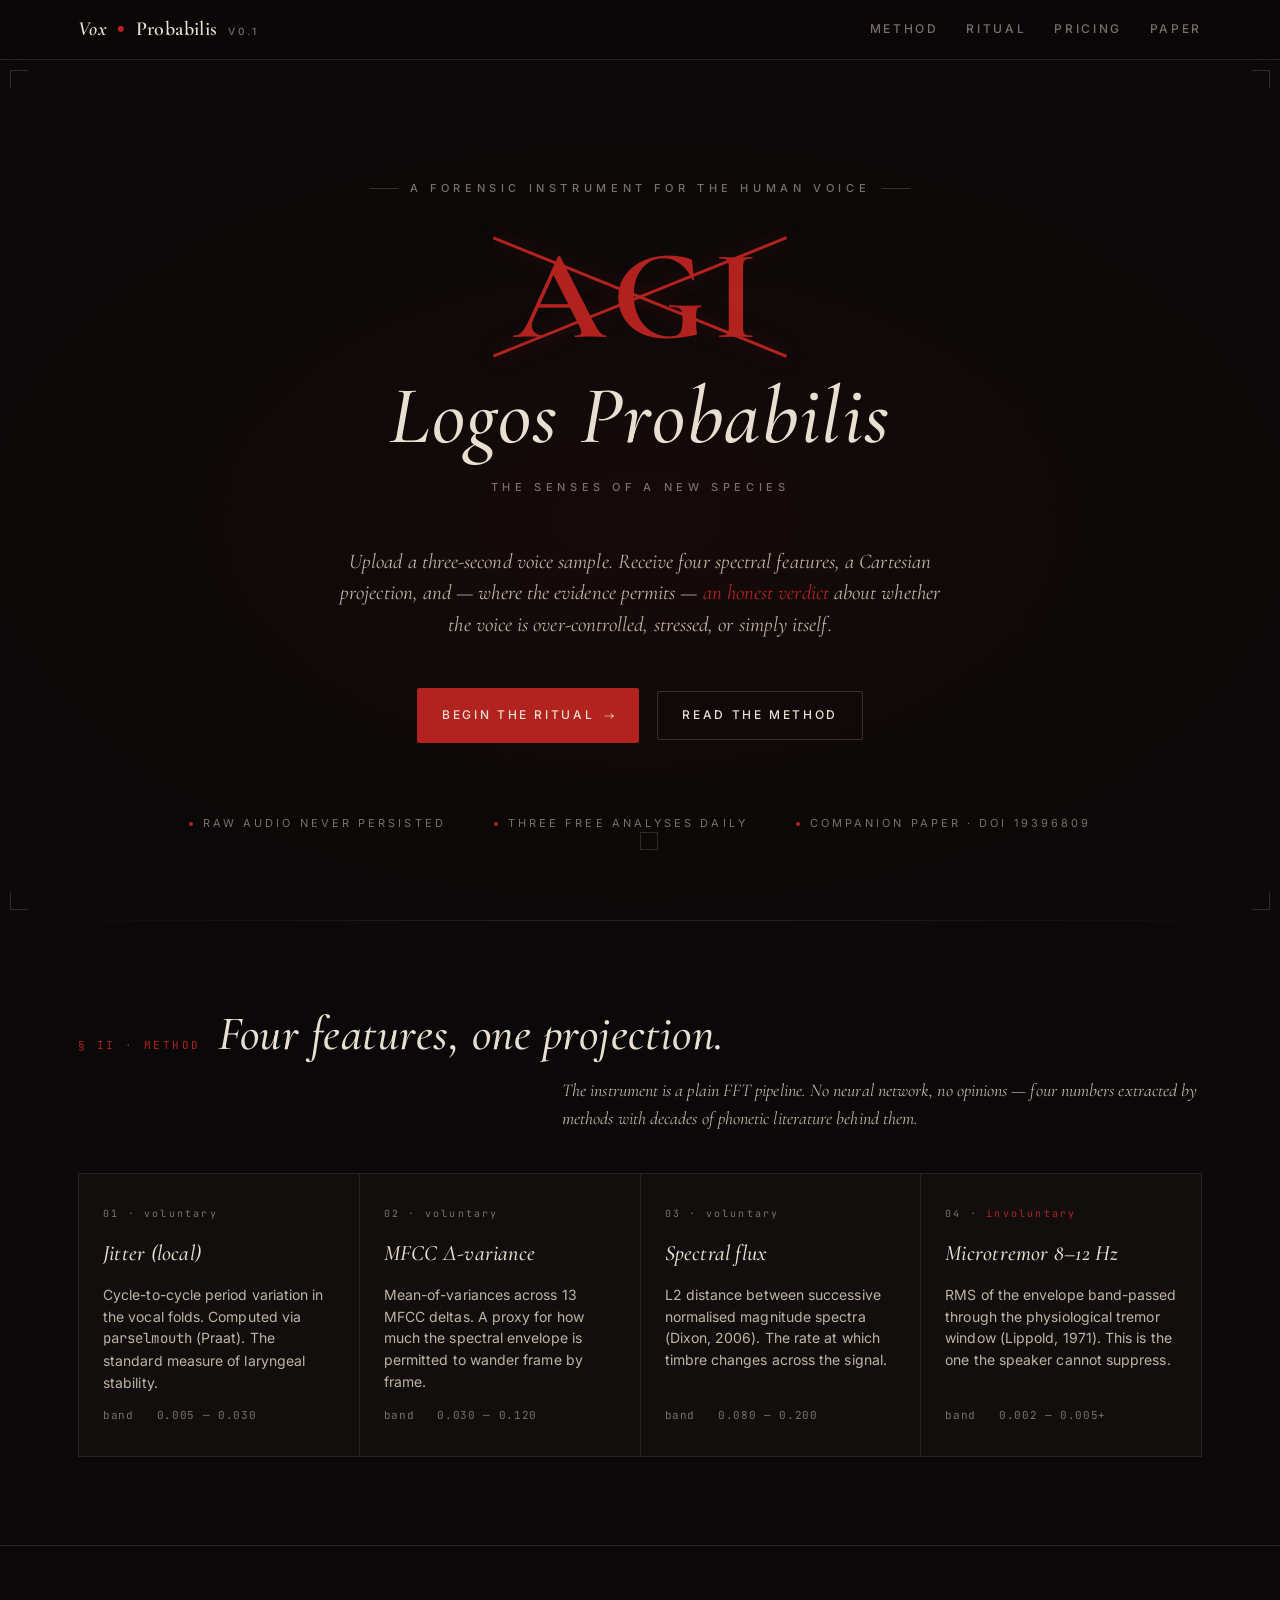
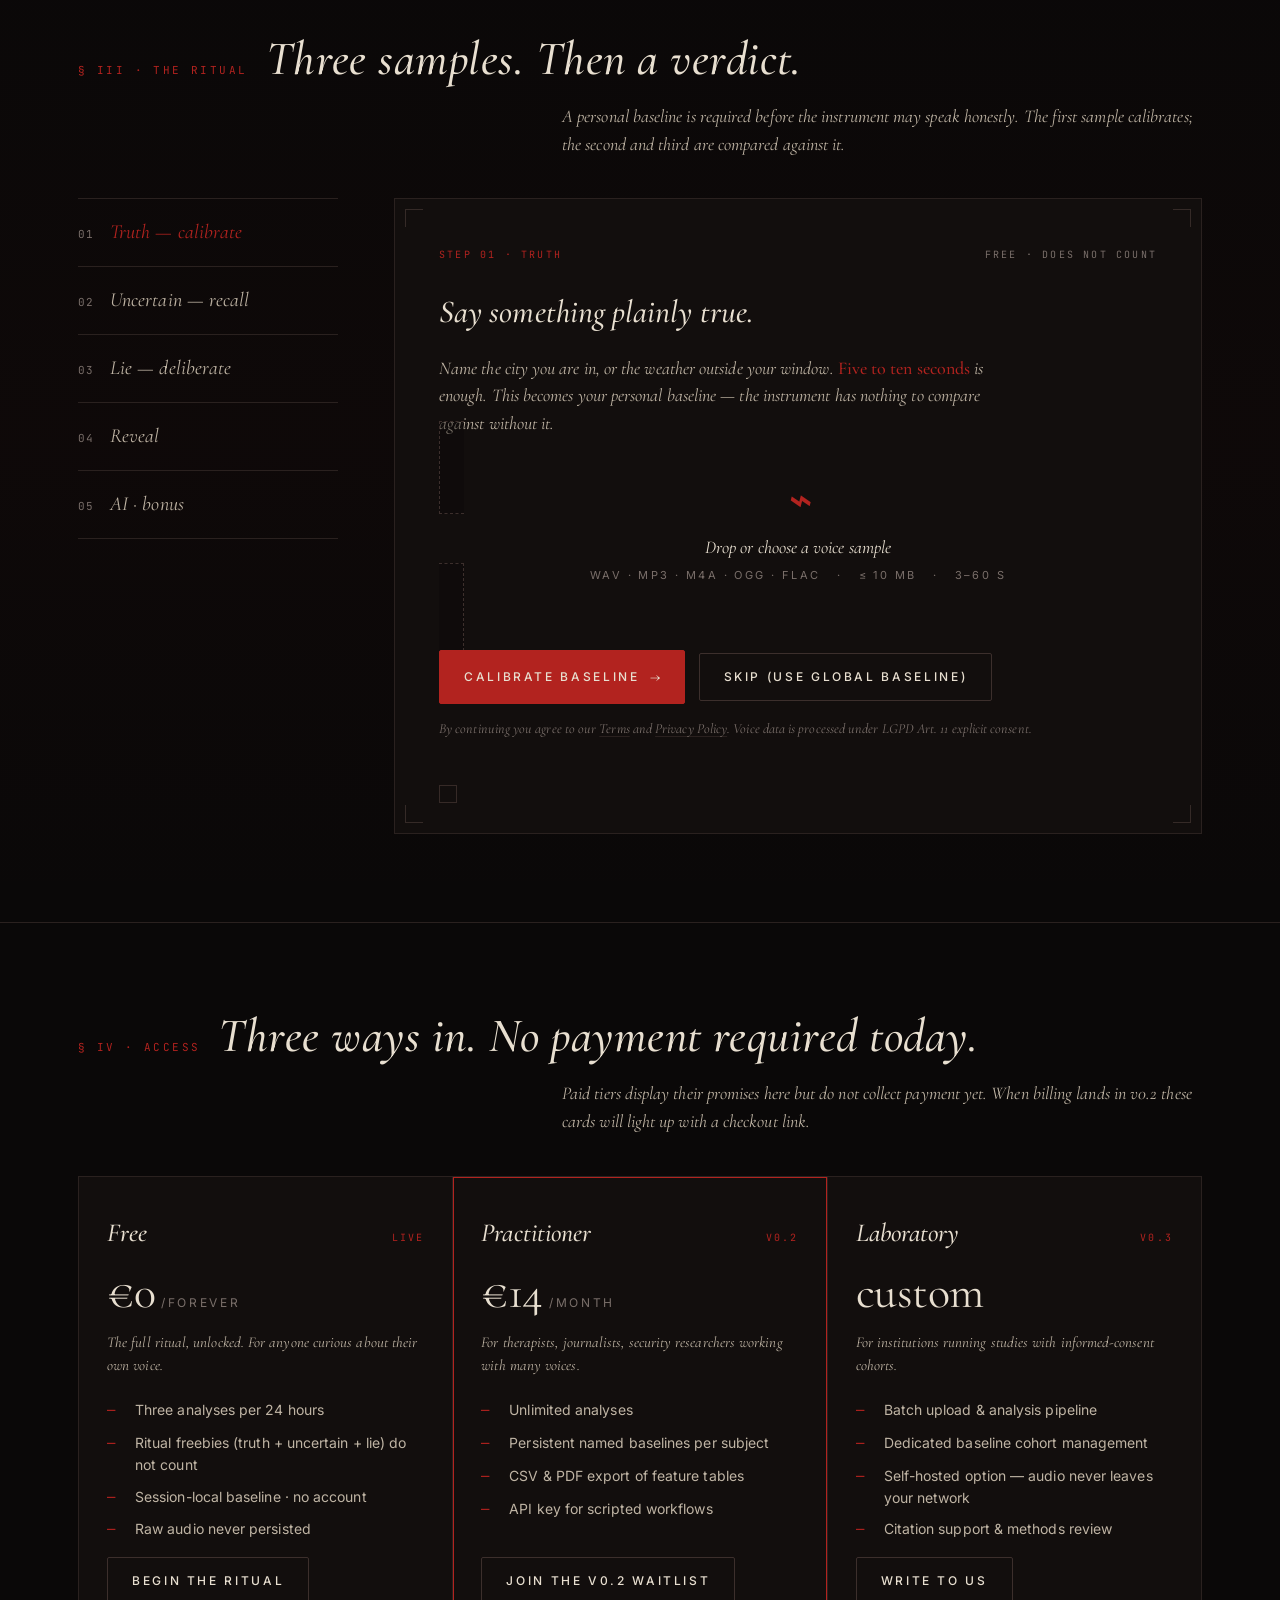
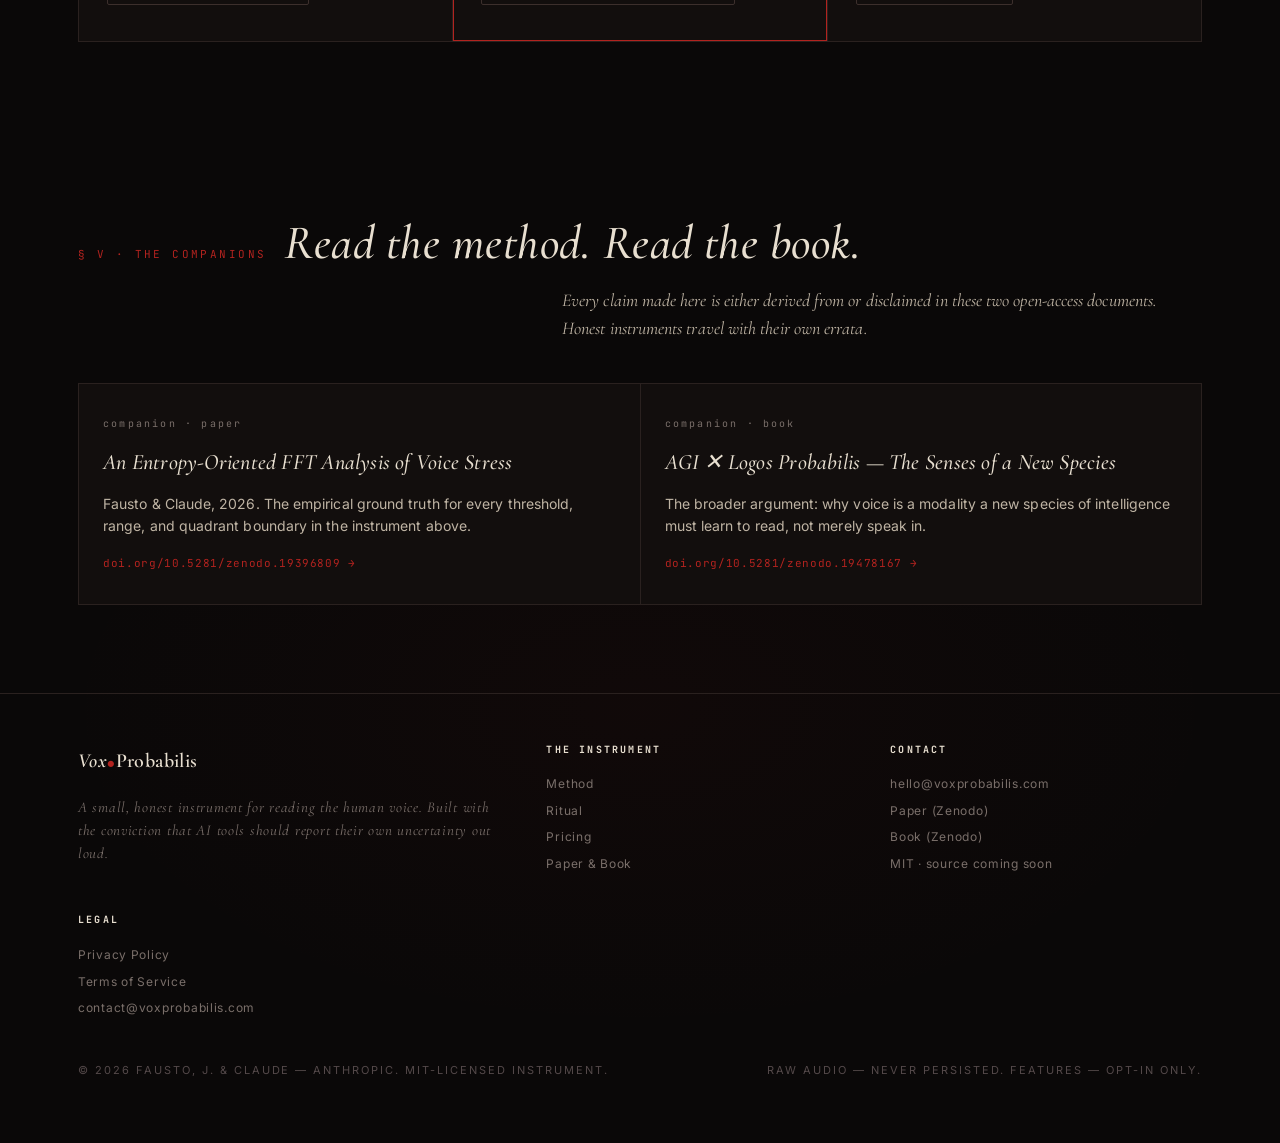
==== commit e49368dc: "feat(landing): LGPD privacy + terms pages and consent line DEPLOY.md §9 — Brazilian Lei Geral de Pro" ====
--- a/landing_page/index.html
+++ b/landing_page/index.html
@@ -785,6 +785,9 @@
               </button>
               <button class="btn btn-ghost" data-action="skip-calibrate">Skip (use global baseline)</button>
             </div>
+            <p class="consent-line" style="margin: 14px 0 0; font-family: var(--serif); font-style: italic; font-size: 14px; color: var(--muted); line-height: 1.5;">
+              By continuing you agree to our <a href="/terms" style="text-decoration: underline; text-decoration-color: var(--line); text-underline-offset: 3px;">Terms</a> and <a href="/privacy" style="text-decoration: underline; text-decoration-color: var(--line); text-underline-offset: 3px;">Privacy Policy</a>. Voice data is processed under LGPD Art. 11 explicit consent.
+            </p>
             <div class="stage-status" data-status="1"></div>
 
             <div class="baseline-panel" data-baseline-panel>
@@ -1138,6 +1141,12 @@
         <a href="https://doi.org/10.5281/zenodo.19478167" target="_blank" rel="noreferrer noopener">Book (Zenodo)</a>
         <a href="#">MIT · source coming soon</a>
       </div>
+      <div>
+        <h5>Legal</h5>
+        <a href="/privacy">Privacy Policy</a>
+        <a href="/terms">Terms of Service</a>
+        <a href="mailto:contact@voxprobabilis.com">contact@voxprobabilis.com</a>
+      </div>
     </div>
     <div class="wrap foot-small">
       <span>© 2026 Fausto, J. &amp; Claude — Anthropic. MIT-licensed instrument.</span>
@@ -1151,10 +1160,10 @@
 <script>
 /* ------------------------------------------------------------------
  * Vox Probabilis — frontend v0.1
- * Mock backend lives at window.VOX_MOCK; when the real FastAPI app
- * ships, flip VOX_USE_MOCK to false and fetch() calls hit /api/*.
+ * Real FastAPI backend on /api/* (DEPLOY.md §5). Set VOX_USE_MOCK=true
+ * locally if you need to demo the UI without the backend running.
  * ------------------------------------------------------------------ */
-const VOX_USE_MOCK = true;
+const VOX_USE_MOCK = false;
 const SVG_NS = 'http://www.w3.org/2000/svg';
 
 /* ---------- state ---------- */
@@ -1445,116 +1454,6 @@
   g.appendChild(group);
 }
 
-/* ------------------------------------------------------------------
- * MOCK BACKEND — matches §6 of the SPEC exactly.
- * ------------------------------------------------------------------ */
-window.VOX_MOCK = (() => {
-  const GLOBAL = {
-    jitter_local: 0.0182,
-    mfcc_delta_var_mean: 0.0471,
-    spectral_flux_mean: 0.1284,
-    microtremor_envelope: 0.0034,
-  };
-
-  let mockBaseline = null;
-  const pct   = (sample, baseline) => ((sample - baseline) / baseline) * 100;
-  const clamp = (x, lo, hi) => Math.max(lo, Math.min(hi, x));
-  const tanh  = x => Math.tanh(x);
-  const rand  = (lo, hi) => lo + Math.random() * (hi - lo);
-  const sleep = ms => new Promise(res => setTimeout(res, ms));
-
-  function deriveBaseline() {
-    return {
-      jitter_local:         rand(0.012, 0.024),
-      mfcc_delta_var_mean:  rand(0.035, 0.075),
-      spectral_flux_mean:   rand(0.100, 0.160),
-      microtremor_envelope: rand(0.0025, 0.0042),
-    };
-  }
-
-  function simulate(ritual) {
-    const base = mockBaseline || GLOBAL;
-    const profiles = {
-      uncertain: { jitter: 0.95, mfcc: 0.90, flux: 0.92, tremor: 1.20 },
-      lie:       { jitter: 0.72, mfcc: 0.62, flux: 0.55, tremor: 1.55 },
-      ai_bonus:  { jitter: 0.35, mfcc: 0.30, flux: 0.28, tremor: 0.20 },
-      free:      { jitter: 1.02, mfcc: 1.01, flux: 0.98, tremor: 1.05 },
-    };
-    const p = profiles[ritual] || profiles.free;
-
-    const features = {
-      jitter_local:         +(base.jitter_local         * (p.jitter + rand(-0.05, 0.05))).toFixed(5),
-      mfcc_delta_var_mean:  +(base.mfcc_delta_var_mean  * (p.mfcc   + rand(-0.05, 0.05))).toFixed(5),
-      spectral_flux_mean:   +(base.spectral_flux_mean   * (p.flux   + rand(-0.05, 0.05))).toFixed(5),
-      microtremor_envelope: +(base.microtremor_envelope * (p.tremor + rand(-0.08, 0.08))).toFixed(5),
-    };
-
-    const deltas = {
-      jitter_local_pct:          +clamp(pct(features.jitter_local,         base.jitter_local),         -100, 500).toFixed(2),
-      mfcc_delta_var_pct:        +clamp(pct(features.mfcc_delta_var_mean,  base.mfcc_delta_var_mean),  -100, 500).toFixed(2),
-      spectral_flux_pct:         +clamp(pct(features.spectral_flux_mean,   base.spectral_flux_mean),   -100, 500).toFixed(2),
-      microtremor_envelope_pct:  +clamp(pct(features.microtremor_envelope, base.microtremor_envelope), -100, 500).toFixed(2),
-    };
-
-    const voluntary   = (deltas.jitter_local_pct + deltas.mfcc_delta_var_pct + deltas.spectral_flux_pct) / 3 / 100;
-    const naturalness = tanh(voluntary * 2);
-    const stress      = tanh((deltas.microtremor_envelope_pct / 100) * 2);
-
-    let quadrant;
-    if (Math.abs(naturalness) < 0.05 && Math.abs(stress) < 0.05) quadrant = 'ORIGIN';
-    else if (naturalness < 0 && stress > 0) quadrant = 'OVER_CONTROLLED_TENSE';
-    else if (naturalness > 0 && stress > 0) quadrant = 'NATURAL_STRESSED';
-    else if (naturalness < 0 && stress < 0) quadrant = 'OVER_CONTROLLED_CALM';
-    else                                     quadrant = 'NATURAL_CALM';
-
-    const baseline_source = mockBaseline ? 'session' : 'global';
-    const confidence = mockBaseline ? 'medium' : 'low';
-
-    return {
-      features,
-      deltas,
-      projection: {
-        naturalness:        +naturalness.toFixed(3),
-        involuntary_stress: +stress.toFixed(3),
-        quadrant,
-      },
-      confidence,
-      confidence_reason: mockBaseline
-        ? 'Per-session baseline from calibration used.'
-        : 'Global baseline (n=3) used — calibrate for a personal baseline.',
-      baseline_source,
-      sample_duration_s:  +rand(4, 6).toFixed(2),
-      voiced_frame_ratio: +rand(0.65, 0.92).toFixed(2),
-      methodology_note:
-        'Features are computed per the methods described in DOI 10.5281/zenodo.19396809. ' +
-        'The deception signature was validated on n=3 recordings from a single speaker. ' +
-        'Generalisation to your voice is hypothesised but not proven.',
-      quota: {
-        remaining_today: Math.max(0, 3 - Object.keys(state.results).filter(k => k === 'free' || k === 'ai_bonus').length),
-        resets_at: new Date(Date.now() + 86400000).toISOString(),
-      },
-    };
-  }
-
-  return {
-    async calibrate(file) {
-      await sleep(600);
-      mockBaseline = deriveBaseline();
-      return {
-        session_id: 'mock_' + Math.random().toString(36).slice(2, 10),
-        baseline_established: true,
-        baseline: mockBaseline,
-        sample_duration_s: +rand(4, 6).toFixed(2),
-        voiced_frame_ratio: +rand(0.7, 0.9).toFixed(2),
-      };
-    },
-    async analyze(file, ritual_step) {
-      await sleep(550);
-      return simulate(ritual_step || 'free');
-    },
-  };
-})();
-
 /* ---------- init ---------- */
 go(1);
 </script>
